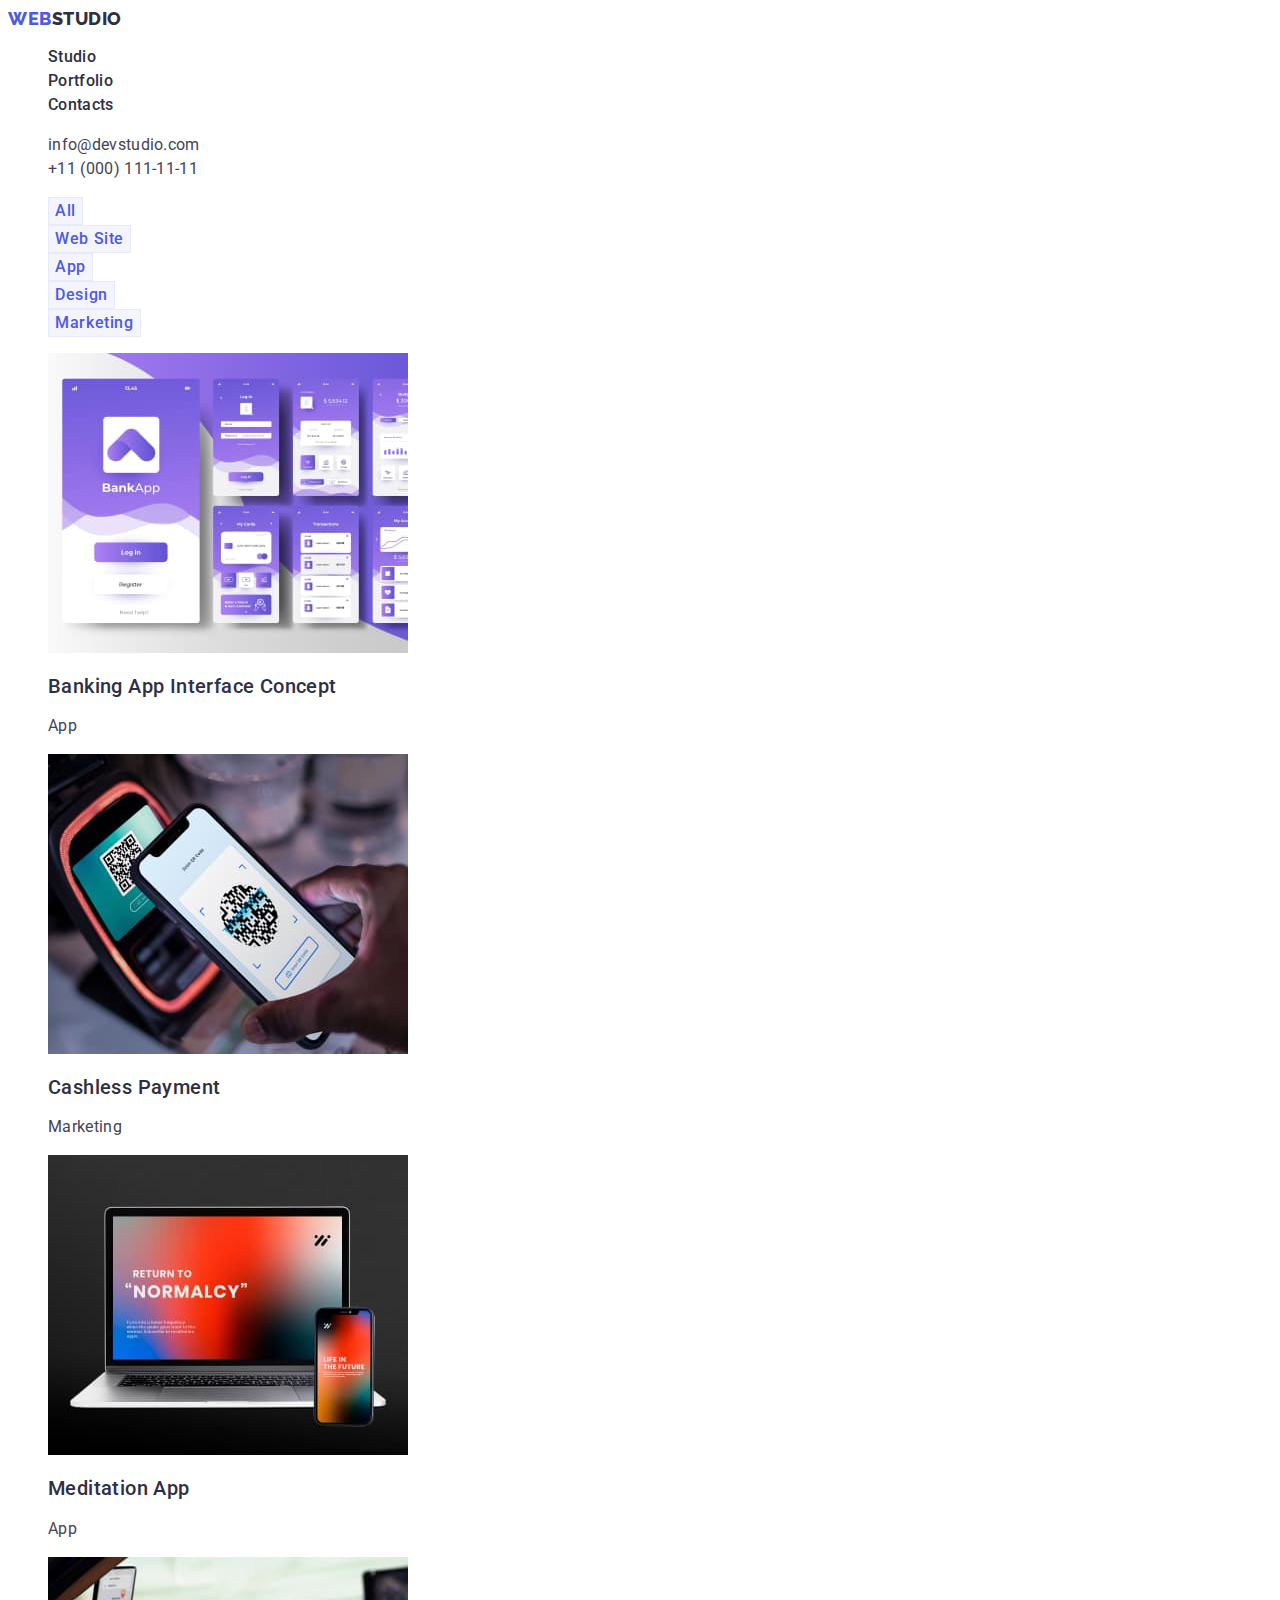
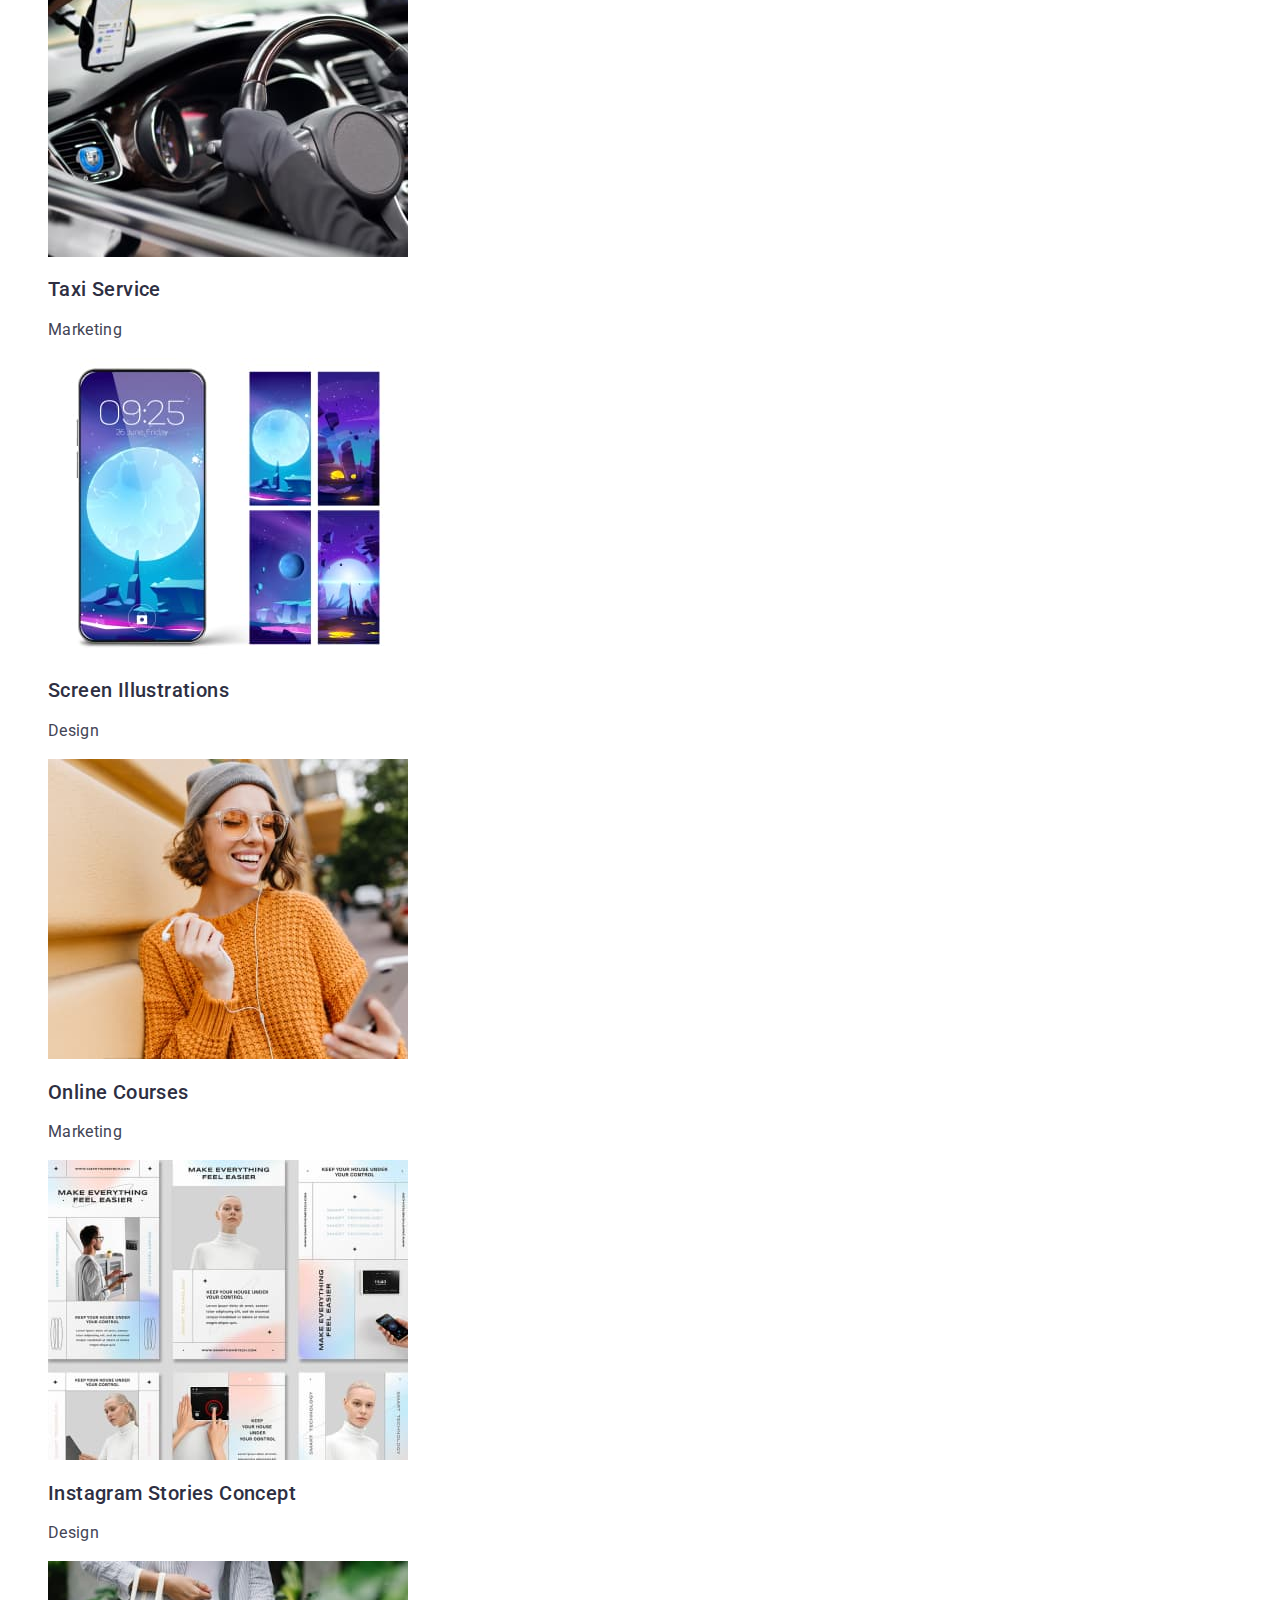
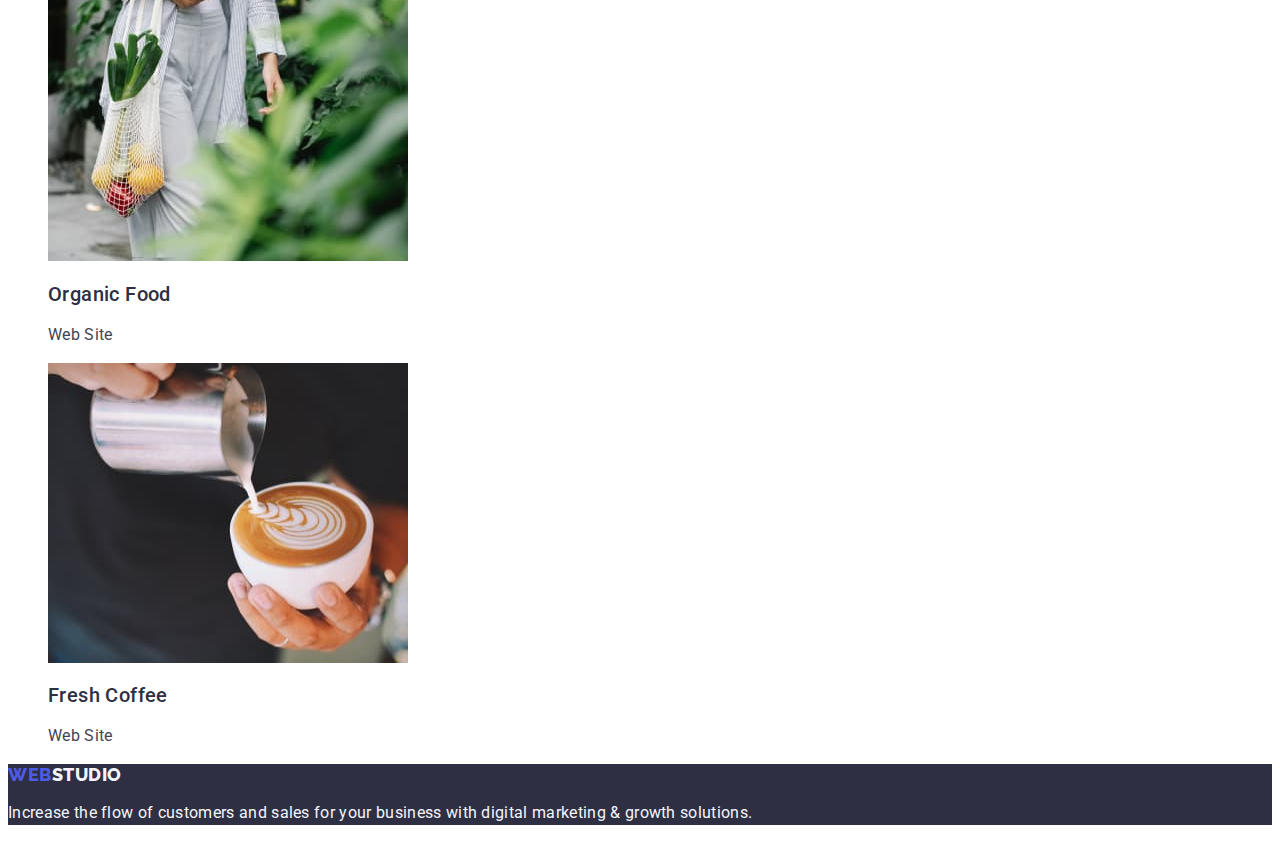
==== portfolio.html @ e7d4dcb4 "Initial commit" ====
<!DOCTYPE html>
<html lang="en">
  <head>
    <meta charset="UTF-8" />
    <meta http-equiv="X-UA-Compatible" content="IE=edge" />
    <meta name="viewport" content="width=device-width, initial-scale=1.0" />
    <title>Portfolio</title>
    <link rel="preconnect" href="https://fonts.googleapis.com" />
    <link rel="preconnect" href="https://fonts.gstatic.com" crossorigin />
    <link
      href="https://fonts.googleapis.com/css2?family=Raleway:wght@800&family=Roboto:wght@400;500;700;900&display=swap"
      rel="stylesheet"
    />
    <link rel="stylesheet" href="./css/styles.css" />
  </head>
  <body>
    <header class="header">
      <nav class="header-navigation">
        <a href="./index.html" class="header-logo logo link"
          >Web<span class="logo-span">Studio</span></a
        >
        <ul class="list header-menu">
          <li class="header-menu-item">
            <a href="./index.html" class="link">Studio</a>
          </li>
          <li class="header-menu-item">
            <a href="./portfolio.html" class="link">Portfolio</a>
          </li>
          <li class="header-menu-item"><a href="" class="link">Contacts</a></li>
        </ul>
      </nav>
      <address class="header-address">
        <ul class="list header-address-list">
          <li class="header-address-item">
            <a href="mailto:info@devstudio.com" class="link"
              >info@devstudio.com</a
            >
          </li>
          <li class="header-address-item">
            <a href="tel:+110001111111" class="link">+11 (000) 111-11-11</a>
          </li>
        </ul>
      </address>
    </header>
    <main>
      <section id="portfolio">
        <h1 hidden>Portfolio</h1>
        <ul class="list section-list-btn">
          <li><button type="button" class="button">All</button></li>
          <li><button type="button" class="button">Web Site</button></li>
          <li><button type="button" class="button">App</button></li>
          <li><button type="button" class="button">Design</button></li>
          <li><button type="button" class="button">Marketing</button></li>
        </ul>
        <ul class="list section-list">
          <li class="section-list-item">
            <a href="" class="link">
              <img
                src="./images/banking-app-interface-concept.jpg"
                alt="banking app interface concept"
                width="360"
                height="300"
              />
              <h2 class="list-item-title">Banking App Interface Concept</h2>
              <p class="list-item-text">App</p>
            </a>
          </li>
          <li class="section-list-item">
            <a href="" class="link">
              <img
                src="./images/cashless-payment.jpg"
                alt="cashless payment"
                width="360"
                height="300"
              />
              <h2 class="list-item-title">Cashless Payment</h2>
              <p class="list-item-text">Marketing</p>
            </a>
          </li>
          <li class="section-list-item">
            <a href="" class="link">
              <img
                src="./images/meditation-app.jpg"
                alt="meditation app"
                width="360"
                height="300"
              />
              <h2 class="list-item-title">Meditation App</h2>
              <p class="list-item-text">App</p>
            </a>
          </li>
          <li class="section-list-item">
            <a href="" class="link">
              <img
                src="./images/taxi-service.jpg"
                alt="taxi service"
                width="360"
                height="300"
              />
              <h2 class="list-item-title">Taxi Service</h2>
              <p class="list-item-text">Marketing</p>
            </a>
          </li>
          <li class="section-list-item">
            <a href="" class="link">
              <img
                src="./images/screen-illustrations.jpg"
                alt="screen illustrations"
                width="360"
                height="300"
              />
              <h2 class="list-item-title">Screen Illustrations</h2>
              <p class="list-item-text">Design</p>
            </a>
          </li>
          <li class="section-list-item">
            <a href="" class="link">
              <img
                src="./images/online-courses.jpg"
                alt="online courses"
                width="360"
                height="300"
              />
              <h2 class="list-item-title">Online Courses</h2>
              <p class="list-item-text">Marketing</p>
            </a>
          </li>
          <li class="section-list-item">
            <a href="" class="link">
              <img
                src="./images/instagram-stories-concept.jpg"
                alt="instagram stories concept"
                width="360"
                height="300"
              />
              <h2 class="list-item-title">Instagram Stories Concept</h2>
              <p class="list-item-text">Design</p>
            </a>
          </li>
          <li class="section-list-item">
            <a href="" class="link">
              <img
                src="./images/organic-food.jpg"
                alt="organic food"
                width="360"
                height="300"
              />
              <h2 class="list-item-title">Organic Food</h2>
              <p class="list-item-text">Web Site</p>
            </a>
          </li>
          <li class="section-list-item">
            <a href="" class="link">
              <img
                src="./images/fresh-coffee-website.jpg"
                alt="fresh coffee web site"
                width="360"
                height="300"
              />
              <h2 class="list-item-title">Fresh Coffee</h2>
              <p class="list-item-text">Web Site</p>
            </a>
          </li>
        </ul>
      </section>
    </main>
    <footer class="footer">
      <a href="./index.html" class="footer-logo logo link"
        >Web<span class="logo-span">Studio</span></a
      >
      <p class="footer-text">
        Increase the flow of customers and sales for your business with digital
        marketing & growth solutions.
      </p>
    </footer>
  </body>
</html>
---- css/styles.css ----
:root {
  --primary-brand-color: #4d5ae5;
  --pressed-state-color: #404bbf;
  --dark-color: #2e2f42;
  --text-color: #434455;
  --white-color: #ffffff;
  --light-color: #f4f4fd;
  --accent-color: #e7e9fc;
}

body {
  font-family: "Roboto", sans-serif;
  color: var(--text-color);
  background-color: var(--white-color);
}

.logo {
  font-family: "Raleway", sans-serif;
  font-weight: 800;
  font-size: 18px;
  line-height: 1.17;
  letter-spacing: 0.03em;
  text-transform: uppercase;
  color: var(--primary-brand-color);
}

.logo span {
  color: var(--dark-color);
}

.button {
  cursor: pointer;
}

.list {
  list-style-type: none;
}

.link {
  text-decoration: none;
}

.header-menu-item a {
  font-weight: 500;
  font-size: 16px;
  line-height: 1.5;
  letter-spacing: 0.02em;
  color: inherit;
  color: var(--dark-color);
}

.header-menu .link:hover,
.header-menu .link:focus,
.header-address .link:hover,
.header-address .link:focus {
  color: var(--pressed-state-color);
}

.header-address {
  font-style: normal;
}

.header-address-item a {
  font-style: normal;
  font-weight: 400;
  font-size: 16px;
  line-height: 1.5;
  letter-spacing: 0.02em;
  color: var(--text-color);
}

.hero {
  background-color: var(--dark-color);
}

.hero-title {
  font-weight: 700;
  font-size: 56px;
  line-height: 1.07;
  text-align: center;
  letter-spacing: 0.02em;
  color: var(--white-color);
}

.hero-btn {
  font-family: inherit;
  font-weight: 500;
  font-size: 16px;
  line-height: 1.5;
  letter-spacing: 0.04em;
  color: var(--white-color);
  background-color: var(--primary-brand-color);
}

.hero-btn:hover,
.hero-btn:focus {
  background-color: var(--pressed-state-color);
}

#advantages .section-list-item .list-item-title {
  font-weight: 500;
  font-size: 20px;
  line-height: 1.2;
  letter-spacing: 0.02em;
  color: var(--dark-color);
}

#advantages .section-list-item .list-item-text {
  font-size: 16px;
  line-height: 1.5;
  letter-spacing: 0.02em;
}

.section-title {
  font-weight: 700;
  font-size: 36px;
  line-height: 1.11;
  text-align: center;
  letter-spacing: 0.02em;
  text-transform: capitalize;
  color: var(--dark-color);
}

.grey-background {
  background-color: var(--light-color);
}

#team .section-list-item {
  background-color: var(--white-color);
}

#team .section-list-item .list-item-title {
  font-weight: 500;
  font-size: 20px;
  line-height: 1.2;
  text-align: center;
  letter-spacing: 0.02em;
  color: var(--dark-color);
}

#team .section-list-item .list-item-text {
  font-size: 16px;
  line-height: 1.5;
  text-align: center;
  letter-spacing: 0.02em;
}

.footer {
  background-color: var(--dark-color);
}

.footer .logo-span {
  color: var(--light-color);
}

.footer .footer-text {
  font-size: 16px;
  line-height: 1.5;
  letter-spacing: 0.02em;
  color: var(--light-color);
}

#portfolio .section-list-btn button {
  font-family: inherit;
  font-weight: 500;
  font-size: 16px;
  line-height: 1.5;
  letter-spacing: 0.04em;
  color: var(--primary-brand-color);
  background: var(--light-color);
  border: 1px solid var(--accent-color);
}

#portfolio .section-list-btn button:focus,
#portfolio .section-list-btn button:hover {
  color: var(--white-color);
  background: var(--pressed-state-color);
}

#portfolio .section-list-item .list-item-title {
  font-weight: 500;
  font-size: 20px;
  line-height: 1.2;
  letter-spacing: 0.02em;
  color: var(--dark-color);
}

#portfolio .section-list-item .list-item-text {
  font-size: 16px;
  line-height: 1.5;
  letter-spacing: 0.02em;
  color: var(--text-color);
}
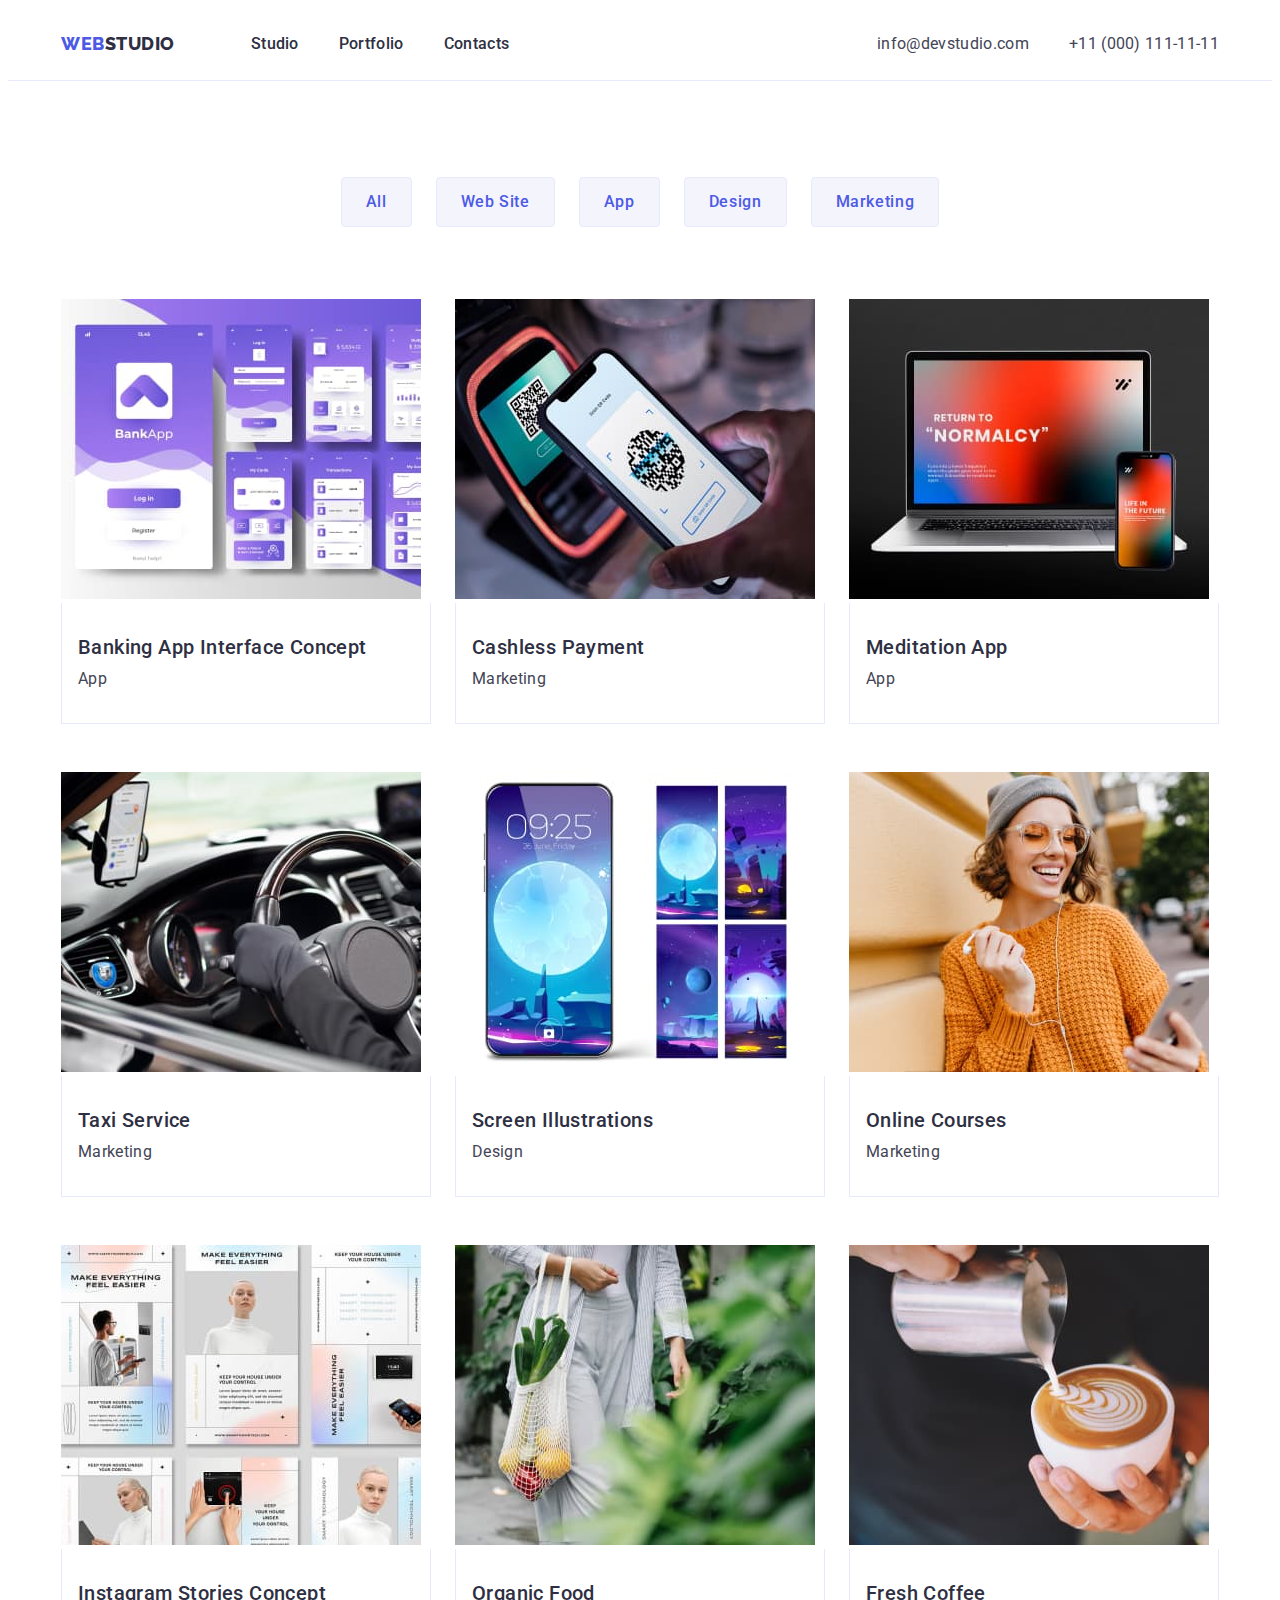
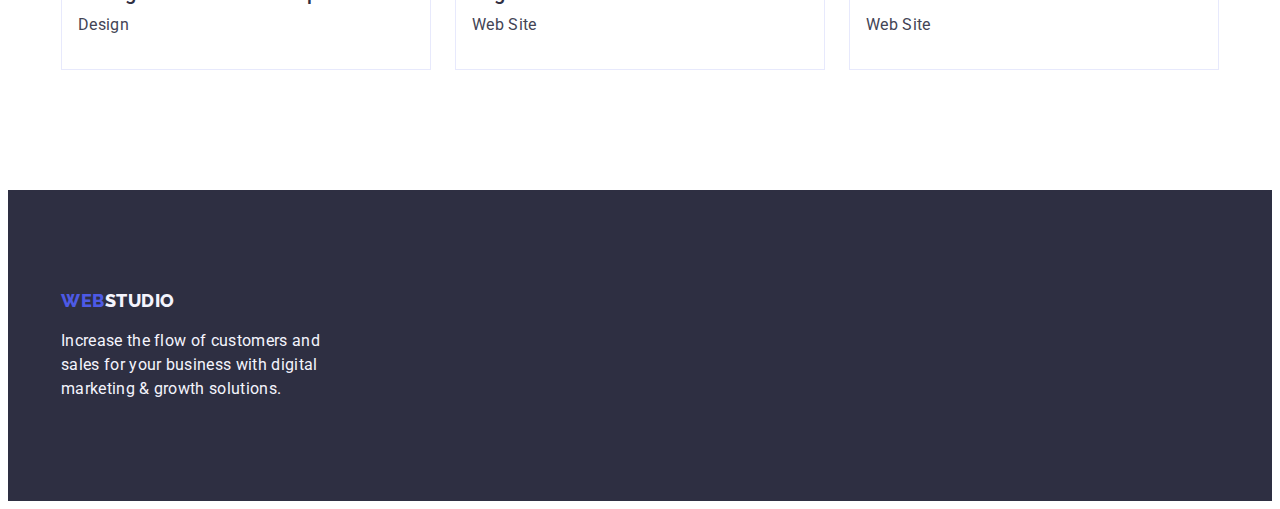
==== commit e2ed75cc: "edited html+css" ====
--- a/portfolio.html
+++ b/portfolio.html
@@ -11,167 +11,200 @@
       href="https://fonts.googleapis.com/css2?family=Raleway:wght@800&family=Roboto:wght@400;500;700;900&display=swap"
       rel="stylesheet"
     />
+    <link
+      rel="stylesheet"
+      href="https://cdnjs.cloudflare.com/ajax/libs/modern-normalize/2.0.0/modern-normalize.min.css"
+      integrity="sha512-4xo8blKMVCiXpTaLzQSLSw3KFOVPWhm/TRtuPVc4WG6kUgjH6J03IBuG7JZPkcWMxJ5huwaBpOpnwYElP/m6wg=="
+      crossorigin="anonymous"
+      referrerpolicy="no-referrer"
+    />
     <link rel="stylesheet" href="./css/styles.css" />
   </head>
   <body>
     <header class="header">
-      <nav class="header-navigation">
-        <a href="./index.html" class="header-logo logo link"
-          >Web<span class="logo-span">Studio</span></a
-        >
-        <ul class="list header-menu">
-          <li class="header-menu-item">
-            <a href="./index.html" class="link">Studio</a>
-          </li>
-          <li class="header-menu-item">
-            <a href="./portfolio.html" class="link">Portfolio</a>
-          </li>
-          <li class="header-menu-item"><a href="" class="link">Contacts</a></li>
-        </ul>
-      </nav>
-      <address class="header-address">
-        <ul class="list header-address-list">
-          <li class="header-address-item">
-            <a href="mailto:info@devstudio.com" class="link"
-              >info@devstudio.com</a
-            >
-          </li>
-          <li class="header-address-item">
-            <a href="tel:+110001111111" class="link">+11 (000) 111-11-11</a>
-          </li>
-        </ul>
-      </address>
+      <div class="container">
+        <nav class="header-navigation">
+          <a href="./index.html" class="header-logo logo link"
+            >Web<span class="logo-span">Studio</span></a
+          >
+          <ul class="list header-menu">
+            <li class="header-menu-item">
+              <a href="./index.html" class="link">Studio</a>
+            </li>
+            <li class="header-menu-item">
+              <a href="./portfolio.html" class="link">Portfolio</a>
+            </li>
+            <li class="header-menu-item">
+              <a href="" class="link">Contacts</a>
+            </li>
+          </ul>
+        </nav>
+        <address class="header-address">
+          <ul class="list header-address-list">
+            <li class="header-address-item">
+              <a href="mailto:info@devstudio.com" class="link"
+                >info@devstudio.com</a
+              >
+            </li>
+            <li class="header-address-item">
+              <a href="tel:+110001111111" class="link">+11 (000) 111-11-11</a>
+            </li>
+          </ul>
+        </address>
+      </div>
     </header>
     <main>
       <section id="portfolio">
-        <h1 hidden>Portfolio</h1>
-        <ul class="list section-list-btn">
-          <li><button type="button" class="button">All</button></li>
-          <li><button type="button" class="button">Web Site</button></li>
-          <li><button type="button" class="button">App</button></li>
-          <li><button type="button" class="button">Design</button></li>
-          <li><button type="button" class="button">Marketing</button></li>
-        </ul>
-        <ul class="list section-list">
-          <li class="section-list-item">
-            <a href="" class="link">
-              <img
-                src="./images/banking-app-interface-concept.jpg"
-                alt="banking app interface concept"
-                width="360"
-                height="300"
-              />
-              <h2 class="list-item-title">Banking App Interface Concept</h2>
-              <p class="list-item-text">App</p>
-            </a>
-          </li>
-          <li class="section-list-item">
-            <a href="" class="link">
-              <img
-                src="./images/cashless-payment.jpg"
-                alt="cashless payment"
-                width="360"
-                height="300"
-              />
-              <h2 class="list-item-title">Cashless Payment</h2>
-              <p class="list-item-text">Marketing</p>
-            </a>
-          </li>
-          <li class="section-list-item">
-            <a href="" class="link">
-              <img
-                src="./images/meditation-app.jpg"
-                alt="meditation app"
-                width="360"
-                height="300"
-              />
-              <h2 class="list-item-title">Meditation App</h2>
-              <p class="list-item-text">App</p>
-            </a>
-          </li>
-          <li class="section-list-item">
-            <a href="" class="link">
-              <img
-                src="./images/taxi-service.jpg"
-                alt="taxi service"
-                width="360"
-                height="300"
-              />
-              <h2 class="list-item-title">Taxi Service</h2>
-              <p class="list-item-text">Marketing</p>
-            </a>
-          </li>
-          <li class="section-list-item">
-            <a href="" class="link">
-              <img
-                src="./images/screen-illustrations.jpg"
-                alt="screen illustrations"
-                width="360"
-                height="300"
-              />
-              <h2 class="list-item-title">Screen Illustrations</h2>
-              <p class="list-item-text">Design</p>
-            </a>
-          </li>
-          <li class="section-list-item">
-            <a href="" class="link">
-              <img
-                src="./images/online-courses.jpg"
-                alt="online courses"
-                width="360"
-                height="300"
-              />
-              <h2 class="list-item-title">Online Courses</h2>
-              <p class="list-item-text">Marketing</p>
-            </a>
-          </li>
-          <li class="section-list-item">
-            <a href="" class="link">
-              <img
-                src="./images/instagram-stories-concept.jpg"
-                alt="instagram stories concept"
-                width="360"
-                height="300"
-              />
-              <h2 class="list-item-title">Instagram Stories Concept</h2>
-              <p class="list-item-text">Design</p>
-            </a>
-          </li>
-          <li class="section-list-item">
-            <a href="" class="link">
-              <img
-                src="./images/organic-food.jpg"
-                alt="organic food"
-                width="360"
-                height="300"
-              />
-              <h2 class="list-item-title">Organic Food</h2>
-              <p class="list-item-text">Web Site</p>
-            </a>
-          </li>
-          <li class="section-list-item">
-            <a href="" class="link">
-              <img
-                src="./images/fresh-coffee-website.jpg"
-                alt="fresh coffee web site"
-                width="360"
-                height="300"
-              />
-              <h2 class="list-item-title">Fresh Coffee</h2>
-              <p class="list-item-text">Web Site</p>
-            </a>
-          </li>
-        </ul>
+        <div class="container">
+          <h1 hidden>Portfolio</h1>
+          <ul class="list section-list-btn">
+            <li><button type="button" class="button">All</button></li>
+            <li><button type="button" class="button">Web Site</button></li>
+            <li><button type="button" class="button">App</button></li>
+            <li><button type="button" class="button">Design</button></li>
+            <li><button type="button" class="button">Marketing</button></li>
+          </ul>
+          <ul class="list section-list">
+            <li class="section-list-item">
+              <a href="" class="link">
+                <img
+                  src="./images/banking-app-interface-concept.jpg"
+                  alt="banking app interface concept"
+                  width="360"
+                  height="300"
+                />
+                <div class="portfolio-info">
+                  <h2 class="list-item-title">Banking App Interface Concept</h2>
+                  <p class="list-item-text">App</p>
+                </div>
+              </a>
+            </li>
+            <li class="section-list-item">
+              <a href="" class="link">
+                <img
+                  src="./images/cashless-payment.jpg"
+                  alt="cashless payment"
+                  width="360"
+                  height="300"
+                />
+                <div class="portfolio-info">
+                  <h2 class="list-item-title">Cashless Payment</h2>
+                  <p class="list-item-text">Marketing</p>
+                </div>
+              </a>
+            </li>
+            <li class="section-list-item">
+              <a href="" class="link">
+                <img
+                  src="./images/meditation-app.jpg"
+                  alt="meditation app"
+                  width="360"
+                  height="300"
+                />
+                <div class="portfolio-info">
+                  <h2 class="list-item-title">Meditation App</h2>
+                  <p class="list-item-text">App</p>
+                </div>
+              </a>
+            </li>
+            <li class="section-list-item">
+              <a href="" class="link">
+                <img
+                  src="./images/taxi-service.jpg"
+                  alt="taxi service"
+                  width="360"
+                  height="300"
+                />
+                <div class="portfolio-info">
+                  <h2 class="list-item-title">Taxi Service</h2>
+                  <p class="list-item-text">Marketing</p>
+                </div class="portfolio-info">
+              </a>
+            </li>
+            <li class="section-list-item">
+              <a href="" class="link">
+                <img
+                  src="./images/screen-illustrations.jpg"
+                  alt="screen illustrations"
+                  width="360"
+                  height="300"
+                />
+                <div class="portfolio-info">
+                  <h2 class="list-item-title">Screen Illustrations</h2>
+                  <p class="list-item-text">Design</p>
+                </div class="portfolio-info">
+              </a>
+            </li>
+            <li class="section-list-item">
+              <a href="" class="link">
+                <img
+                  src="./images/online-courses.jpg"
+                  alt="online courses"
+                  width="360"
+                  height="300"
+                />
+                <div class="portfolio-info">
+                  <h2 class="list-item-title">Online Courses</h2>
+                  <p class="list-item-text">Marketing</p>
+                </div class="portfolio-info">
+              </a>
+            </li>
+            <li class="section-list-item">
+              <a href="" class="link">
+                <img
+                  src="./images/instagram-stories-concept.jpg"
+                  alt="instagram stories concept"
+                  width="360"
+                  height="300"
+                />
+                <div class="portfolio-info">
+                  <h2 class="list-item-title">Instagram Stories Concept</h2>
+                  <p class="list-item-text">Design</p>
+                </div class="portfolio-info">
+              </a>
+            </li>
+            <li class="section-list-item">
+              <a href="" class="link">
+                <img
+                  src="./images/organic-food.jpg"
+                  alt="organic food"
+                  width="360"
+                  height="300"
+                />
+                <div class="portfolio-info">
+                  <h2 class="list-item-title">Organic Food</h2>
+                  <p class="list-item-text">Web Site</p>
+                </div class="portfolio-info">
+              </a>
+            </li>
+            <li class="section-list-item">
+              <a href="" class="link">
+                <img
+                  src="./images/fresh-coffee-website.jpg"
+                  alt="fresh coffee web site"
+                  width="360"
+                  height="300"
+                />
+                <div class="portfolio-info">
+                  <h2 class="list-item-title">Fresh Coffee</h2>
+                  <p class="list-item-text">Web Site</p>
+                </div class="portfolio-info">
+              </a>
+            </li>
+          </ul>
+        </div>
       </section>
     </main>
     <footer class="footer">
-      <a href="./index.html" class="footer-logo logo link"
-        >Web<span class="logo-span">Studio</span></a
-      >
-      <p class="footer-text">
-        Increase the flow of customers and sales for your business with digital
-        marketing & growth solutions.
-      </p>
+      <div class="container">
+        <a href="./index.html" class="footer-logo logo link"
+          >Web<span class="logo-span">Studio</span></a
+        >
+        <p class="footer-text">
+          Increase the flow of customers and sales for your business with
+          digital marketing & growth solutions.
+        </p>
+      </div>
     </footer>
   </body>
 </html>
--- a/css/styles.css
+++ b/css/styles.css
@@ -14,6 +14,24 @@
   background-color: var(--white-color);
 }
 
+p,
+h1,
+h2,
+h3,
+h4,
+h5,
+h6 {
+  margin-top: 0;
+  margin-bottom: 0;
+}
+
+.container {
+  width: 1158px;
+  padding-left: 15px;
+  padding-right: 15px;
+  margin: 0 auto;
+}
+
 .logo {
   font-family: "Raleway", sans-serif;
   font-weight: 800;
@@ -34,10 +52,55 @@
 
 .list {
   list-style-type: none;
+  margin-top: 0;
+  margin-bottom: 0;
+  padding-left: 0;
 }
 
 .link {
   text-decoration: none;
+}
+
+.section-title {
+  font-weight: 700;
+  font-size: 36px;
+  line-height: 1.11;
+  text-align: center;
+  letter-spacing: 0.02em;
+  text-transform: capitalize;
+  color: var(--dark-color);
+}
+
+.grey-background {
+  background-color: var(--light-color);
+}
+
+/** ---------HEADER---------- **/
+
+.header {
+  padding-top: 24px;
+  padding-bottom: 24px;
+  border-bottom: 1px solid var(--cornflower, #e7e9fc);
+}
+
+.header-logo {
+  margin-right: 76px;
+}
+
+.header .container {
+  display: flex;
+  align-items: center;
+}
+
+.header-navigation {
+  display: flex;
+  align-items: center;
+  flex-grow: 1;
+}
+
+.header-menu {
+  display: flex;
+  gap: 40px;
 }
 
 .header-menu-item a {
@@ -60,6 +123,11 @@
   font-style: normal;
 }
 
+.header-address-list {
+  display: flex;
+  gap: 40px;
+}
+
 .header-address-item a {
   font-style: normal;
   font-weight: 400;
@@ -69,11 +137,22 @@
   color: var(--text-color);
 }
 
-.hero {
+/** ---------HERO---------- **/
+
+#hero {
   background-color: var(--dark-color);
 }
 
+#hero {
+  padding-top: 188px;
+  padding-bottom: 188px;
+}
+
 .hero-title {
+  margin-left: auto;
+  margin-right: auto;
+  margin-bottom: 48px;
+  max-width: 496px;
   font-weight: 700;
   font-size: 56px;
   line-height: 1.07;
@@ -83,13 +162,20 @@
 }
 
 .hero-btn {
+  display: block;
+  margin-left: auto;
+  margin-right: auto;
+  padding: 16px 32px;
   font-family: inherit;
   font-weight: 500;
   font-size: 16px;
   line-height: 1.5;
   letter-spacing: 0.04em;
+  border: none;
+  border-radius: 4px;
   color: var(--white-color);
   background-color: var(--primary-brand-color);
+  box-shadow: 0px 4px 4px 0px rgba(0, 0, 0, 0.15);
 }
 
 .hero-btn:hover,
@@ -97,7 +183,24 @@
   background-color: var(--pressed-state-color);
 }
 
+/** ---------ADVANTAGES---------- **/
+
+#advantages {
+  padding-top: 120px;
+  padding-bottom: 60px;
+}
+
+#advantages .section-list {
+  display: flex;
+  gap: 24px;
+}
+
+#advantages .section-list-item {
+  width: calc((100% - 24px * 3) / 4);
+}
+
 #advantages .section-list-item .list-item-title {
+  margin-bottom: 8px;
   font-weight: 500;
   font-size: 20px;
   line-height: 1.2;
@@ -111,25 +214,60 @@
   letter-spacing: 0.02em;
 }
 
-.section-title {
-  font-weight: 700;
-  font-size: 36px;
-  line-height: 1.11;
-  text-align: center;
-  letter-spacing: 0.02em;
-  text-transform: capitalize;
-  color: var(--dark-color);
-}
-
-.grey-background {
-  background-color: var(--light-color);
+/** ---------PROJECTS---------- **/
+
+#projects {
+  padding-top: 60px;
+  padding-bottom: 120px;
+}
+
+#projects .section-title {
+  max-width: 324px;
+  margin: 0 auto 72px;
+}
+
+#projects .section-list {
+  display: flex;
+  gap: 24px;
+}
+
+#projects .section-list-item {
+  width: calc((100% - 24px * 2) / 3);
+}
+
+/** ---------TEAM---------- **/
+
+#team {
+  padding-top: 120px;
+  padding-bottom: 120px;
+}
+
+#team .section-title {
+  max-width: 163px;
+  margin: 0 auto 72px;
+}
+
+#team .section-list {
+  display: flex;
+  gap: 24px;
 }
 
 #team .section-list-item {
   background-color: var(--white-color);
+  width: calc((100% - 24px * 3) / 4);
+  border-radius: 0px 0px 4px 4px;
+}
+
+#team .team-info {
+  padding-bottom: 32px;
+  padding-top: 32px;
+  box-shadow: 0px 2px 1px 0px rgba(46, 47, 66, 0.08),
+    0px 1px 1px 0px rgba(46, 47, 66, 0.16),
+    0px 1px 6px 0px rgba(46, 47, 66, 0.08);
 }
 
 #team .section-list-item .list-item-title {
+  padding-bottom: 8px;
   font-weight: 500;
   font-size: 20px;
   line-height: 1.2;
@@ -145,8 +283,12 @@
   letter-spacing: 0.02em;
 }
 
+/** ---------FOOTER---------- **/
+
 .footer {
   background-color: var(--dark-color);
+  padding-top: 100px;
+  padding-bottom: 100px;
 }
 
 .footer .logo-span {
@@ -154,13 +296,30 @@
 }
 
 .footer .footer-text {
-  font-size: 16px;
+  margin-top: 18px;
+  font-size: 16px;
+  max-width: 264px;
   line-height: 1.5;
   letter-spacing: 0.02em;
   color: var(--light-color);
 }
 
+/** ---------PORTFOLIO---------- **/
+
+#portfolio {
+  padding-top: 96px;
+  padding-bottom: 120px;
+}
+
+#portfolio .section-list-btn {
+  margin-bottom: 72px;
+  display: flex;
+  justify-content: center;
+  gap: 24px;
+}
+
 #portfolio .section-list-btn button {
+  padding: 12px 24px;
   font-family: inherit;
   font-weight: 500;
   font-size: 16px;
@@ -169,15 +328,37 @@
   color: var(--primary-brand-color);
   background: var(--light-color);
   border: 1px solid var(--accent-color);
+  border-radius: 4px;
 }
 
 #portfolio .section-list-btn button:focus,
 #portfolio .section-list-btn button:hover {
   color: var(--white-color);
   background: var(--pressed-state-color);
+  border: 1px solid transparent;
+}
+
+#portfolio .section-list {
+  display: flex;
+  flex-wrap: wrap;
+  gap: 24px;
+  row-gap: 48px;
+}
+
+#portfolio .section-list-item {
+  width: calc((100% - 24px * 2) / 3);
+}
+
+#portfolio .portfolio-info {
+  padding-top: 32px;
+  padding-bottom: 32px;
+  padding-left: 16px;
+  border: 1px solid var(--cornflower, #e7e9fc);
+  border-top: none;
 }
 
 #portfolio .section-list-item .list-item-title {
+  margin-bottom: 8px;
   font-weight: 500;
   font-size: 20px;
   line-height: 1.2;
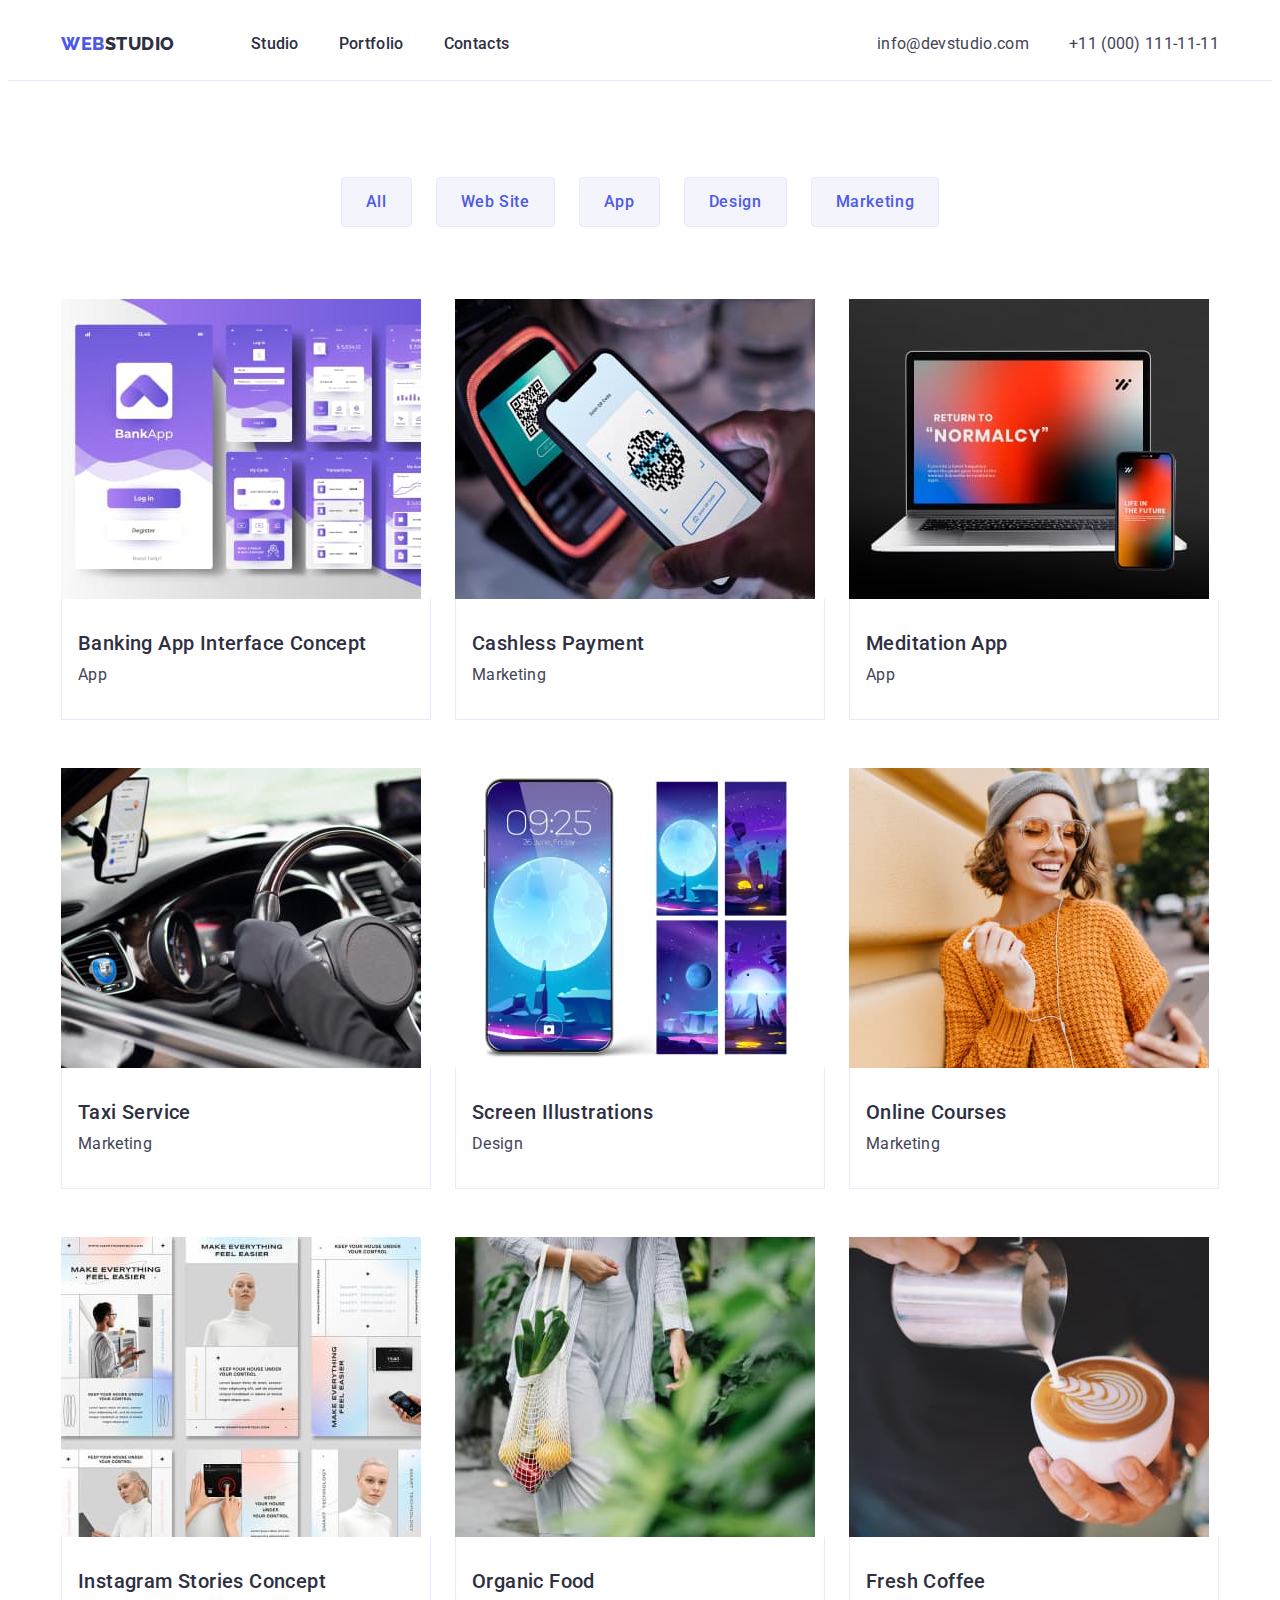
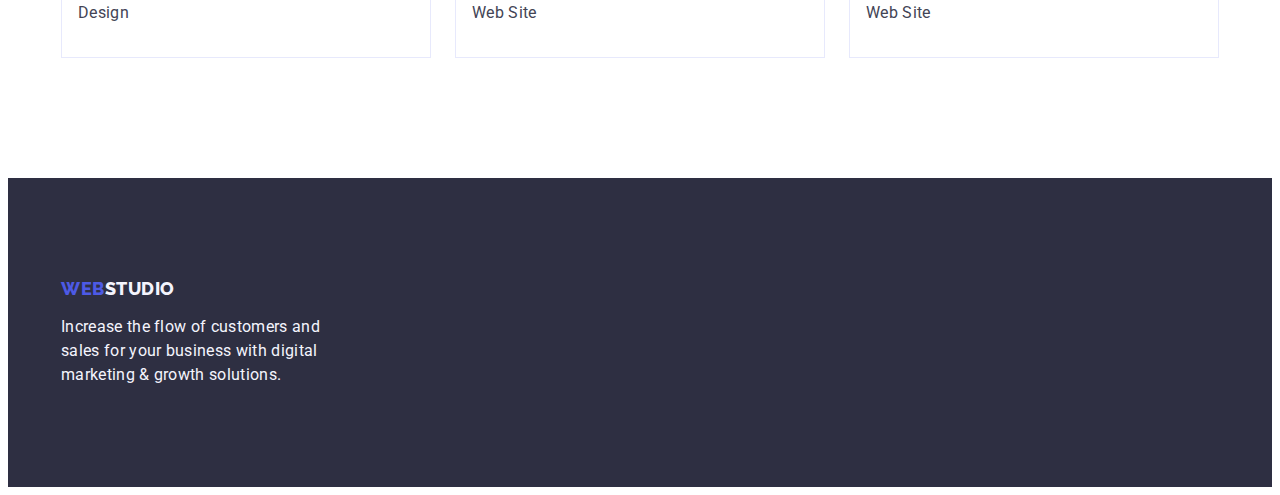
==== commit 1051f458: "update" ====
--- a/portfolio.html
+++ b/portfolio.html
@@ -56,7 +56,7 @@
     <main>
       <section id="portfolio">
         <div class="container">
-          <h1 hidden>Portfolio</h1>
+          <h1 class="visually-hidden">Portfolio</h1>
           <ul class="list section-list-btn">
             <li><button type="button" class="button">All</button></li>
             <li><button type="button" class="button">Web Site</button></li>
--- a/css/styles.css
+++ b/css/styles.css
@@ -25,6 +25,23 @@
   margin-bottom: 0;
 }
 
+img {
+  display: block;
+}
+
+.visually-hidden {
+  position: absolute;
+  width: 1px;
+  height: 1px;
+  margin: -1px;
+  border: 0;
+  padding: 0;
+  white-space: nowrap;
+  clip-path: inset(100%);
+  clip: rect(0 0 0 0);
+  overflow: hidden;
+}
+
 .container {
   width: 1158px;
   padding-left: 15px;
@@ -139,11 +156,11 @@
 
 /** ---------HERO---------- **/
 
-#hero {
+.hero {
   background-color: var(--dark-color);
 }
 
-#hero {
+.hero {
   padding-top: 188px;
   padding-bottom: 188px;
 }
@@ -166,6 +183,7 @@
   margin-left: auto;
   margin-right: auto;
   padding: 16px 32px;
+  min-width: 169px;
   font-family: inherit;
   font-weight: 500;
   font-size: 16px;
@@ -187,7 +205,7 @@
 
 #advantages {
   padding-top: 120px;
-  padding-bottom: 60px;
+  padding-bottom: 120px;
 }
 
 #advantages .section-list {
@@ -259,15 +277,14 @@
 }
 
 #team .team-info {
-  padding-bottom: 32px;
-  padding-top: 32px;
+  padding: 32px 16px;
   box-shadow: 0px 2px 1px 0px rgba(46, 47, 66, 0.08),
     0px 1px 1px 0px rgba(46, 47, 66, 0.16),
     0px 1px 6px 0px rgba(46, 47, 66, 0.08);
 }
 
 #team .section-list-item .list-item-title {
-  padding-bottom: 8px;
+  margin-bottom: 8px;
   font-weight: 500;
   font-size: 20px;
   line-height: 1.2;
@@ -295,8 +312,12 @@
   color: var(--light-color);
 }
 
+.footer-logo {
+  display: inline-block;
+  margin-bottom: 16px;
+}
+
 .footer .footer-text {
-  margin-top: 18px;
   font-size: 16px;
   max-width: 264px;
   line-height: 1.5;
@@ -350,9 +371,7 @@
 }
 
 #portfolio .portfolio-info {
-  padding-top: 32px;
-  padding-bottom: 32px;
-  padding-left: 16px;
+  padding: 32px 16px;
   border: 1px solid var(--cornflower, #e7e9fc);
   border-top: none;
 }
